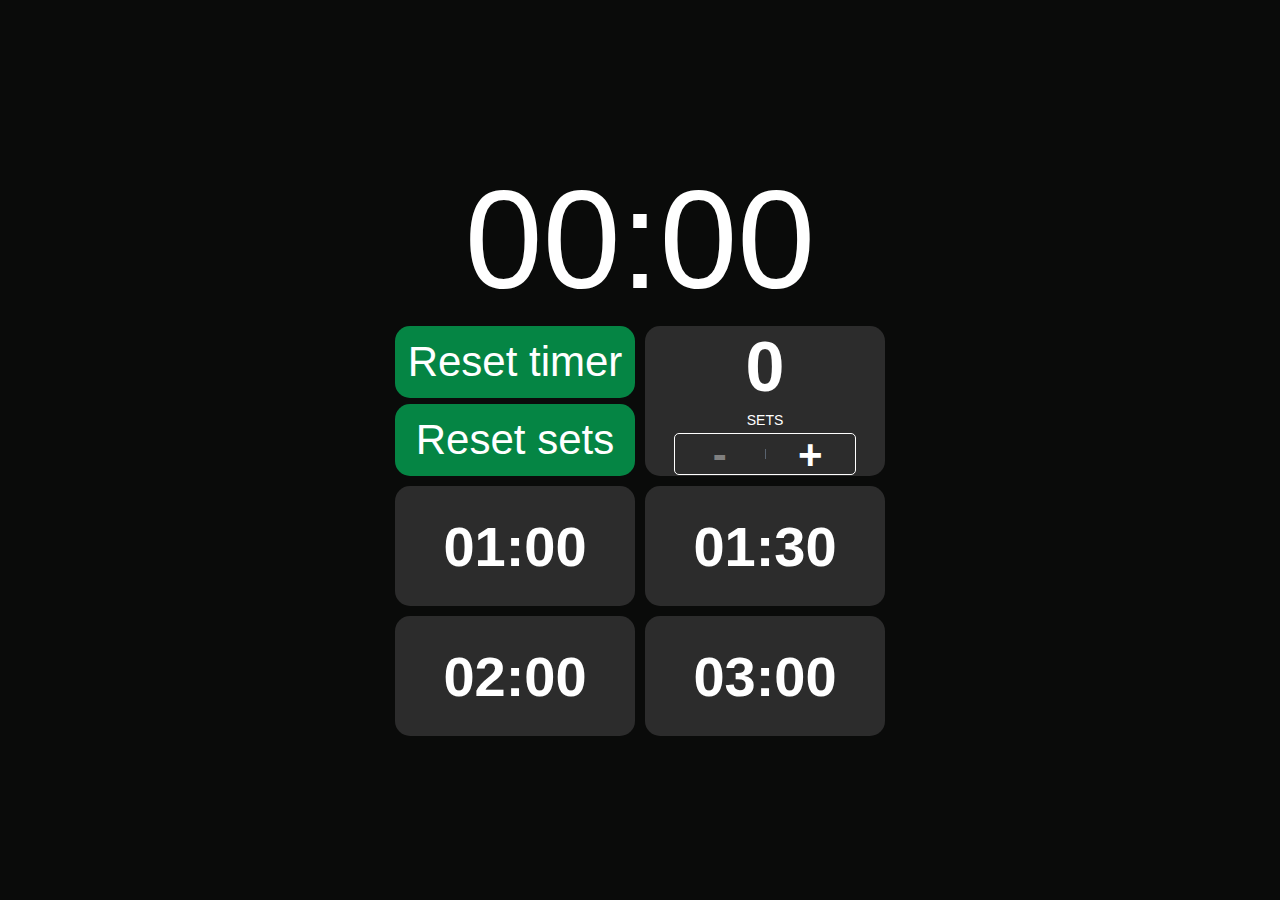
==== timer/index.html @ 26fb5682 "updated timer" ====
<!doctype html><html lang="en"><head><meta charset="utf-8"/><link rel="icon" href="./favicon.ico"/><meta name="viewport" content="width=device-width,initial-scale=1"/><meta name="theme-color" content="#000000"/><meta name="description" content="Web site created using create-react-app"/><link rel="apple-touch-icon" href="./logo192.png"/><link rel="manifest" href="./manifest.json"/><title>Interval Timer</title><script defer="defer" src="./static/js/main.0b8c3887.js"></script><link href="./static/css/main.2be0c054.css" rel="stylesheet"></head><body><noscript>You need to enable JavaScript to run this app.</noscript><div id="root"></div></body></html>
---- timer/static/css/main.2be0c054.css ----
body{-webkit-font-smoothing:antialiased;-moz-osx-font-smoothing:grayscale;font-family:-apple-system,BlinkMacSystemFont,Segoe UI,Roboto,Oxygen,Ubuntu,Cantarell,Fira Sans,Droid Sans,Helvetica Neue,sans-serif;margin:0}code{font-family:source-code-pro,Menlo,Monaco,Consolas,Courier New,monospace}.noselect{-webkit-touch-callout:none;-webkit-user-select:none;-ms-user-select:none;user-select:none}.btn-clear{background:none;border:none;color:inherit;cursor:pointer;font:inherit;outline:inherit;padding:0}.container-radius{border-radius:15px}.flex{display:flex}.flex-column{display:flex;flex-direction:column}.flex-row{display:flex;flex-direction:row}.flex-center{align-items:center}.flex-center,.justify-center{justify-content:center}.justify-space-between{justify-content:space-between}.justify-space-around{justify-content:space-around}.align-center{align-items:center}.flex-wrap{flex-wrap:wrap}.text-center{text-align:center}.flex-grow-1{flex-grow:1}.flex-grow-2{flex-grow:2}.w-50{width:50%}.margin-5{margin:5px}.default-btn{background-color:#058544;border-radius:15px;font-size:1.5em;height:72px}.no-sleep-btn{font-size:.8em;left:5px;position:fixed;top:5px}.sets__container{align-items:center;background-color:#2c2c2c;display:flex;flex-direction:column;height:150px;justify-content:center}.sets__count{font-size:2.5em;font-weight:700;padding:0}.sets__text{font-size:.5em;padding:5px}.sets_buttons__container{align-items:center;background-color:#2c2c2c;border:1px solid #fff;border-radius:5px;display:flex;flex-direction:row;justify-content:space-around;width:75%}.sets_buttons__container button{font-size:1.5em;font-weight:700;height:40px;line-height:29px;width:50%}.sets_buttons__container button:disabled{color:grey}.sets_buttons__container button:first-of-type{border-bottom-left-radius:5px;border-top-left-radius:5px}.sets_buttons__divisor{border-left:1px solid #59636f;height:10px}.time-button__container{background-color:#2c2c2c;border-radius:15px;font-size:2em;font-weight:700;margin:5px;min-height:120px;padding:20px}.timer__container{font-size:5em;font-weight:500}.layout__container{align-items:center;background-color:#0a0b0a;color:#fff;display:flex;flex-direction:column;font-size:calc(10px + 2vmin);min-height:100vh}.layout__wrapper{max-width:500px;width:100%}.layout-buttons{min-height:100%}
/*# sourceMappingURL=main.2be0c054.css.map*/
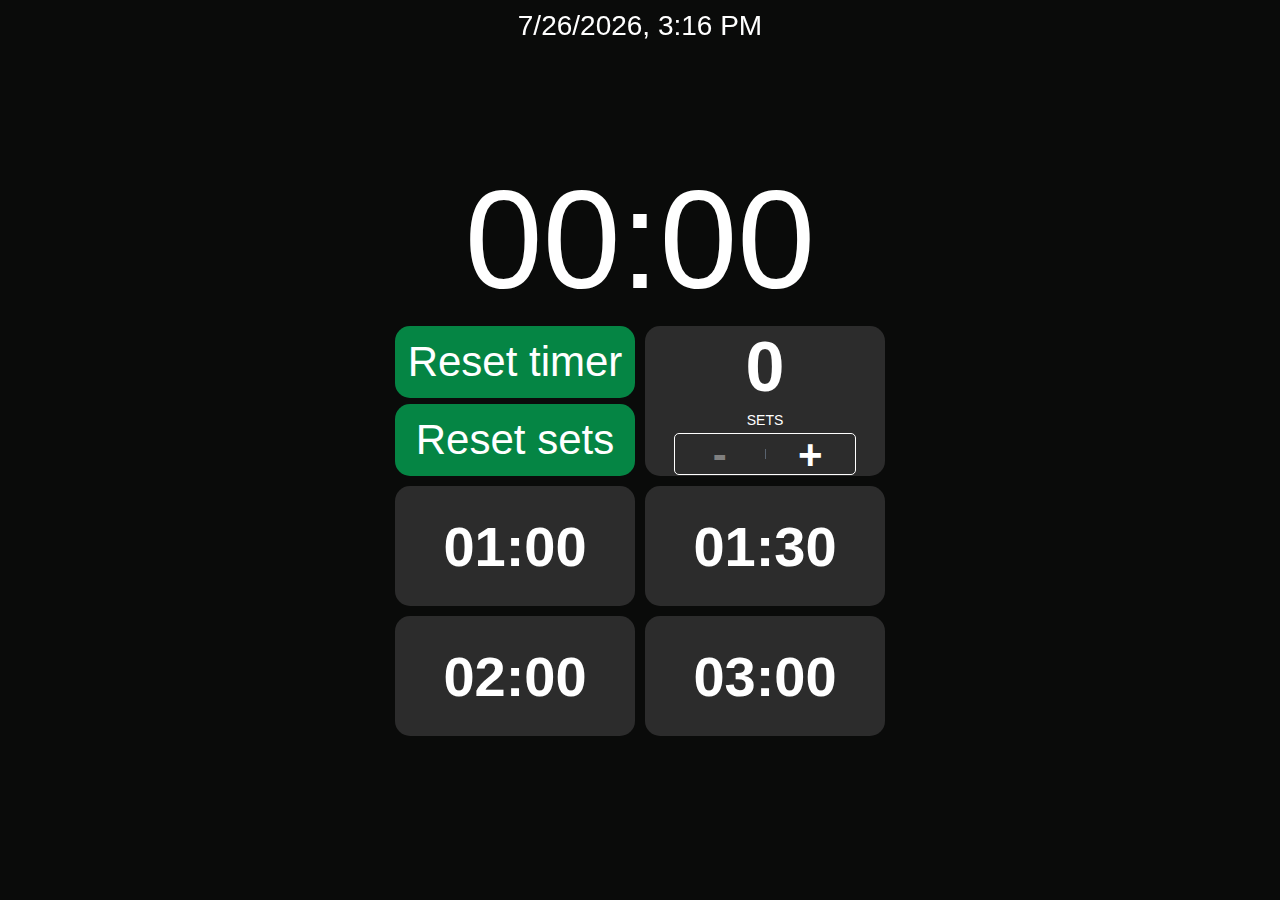
==== commit 3f4d8c5a: "updated timer" ====
--- a/timer/index.html
+++ b/timer/index.html
@@ -1 +1 @@
-<!doctype html><html lang="en"><head><meta charset="utf-8"/><link rel="icon" href="./favicon.ico"/><meta name="viewport" content="width=device-width,initial-scale=1"/><meta name="theme-color" content="#000000"/><meta name="description" content="Web site created using create-react-app"/><link rel="apple-touch-icon" href="./logo192.png"/><link rel="manifest" href="./manifest.json"/><title>Interval Timer</title><script defer="defer" src="./static/js/main.0b8c3887.js"></script><link href="./static/css/main.2be0c054.css" rel="stylesheet"></head><body><noscript>You need to enable JavaScript to run this app.</noscript><div id="root"></div></body></html>+<!doctype html><html lang="en"><head><meta charset="utf-8"/><link rel="icon" href="./favicon.ico"/><meta name="viewport" content="width=device-width,initial-scale=1"/><meta name="theme-color" content="#000000"/><meta name="description" content="Web site created using create-react-app"/><link rel="apple-touch-icon" href="./logo192.png"/><link rel="manifest" href="./manifest.json"/><title>Interval Timer</title><script defer="defer" src="./static/js/main.98902c43.js"></script><link href="./static/css/main.1373e456.css" rel="stylesheet"></head><body><noscript>You need to enable JavaScript to run this app.</noscript><div id="root"></div></body></html>--- a/timer/static/css/main.1373e456.css
+++ b/timer/static/css/main.1373e456.css
@@ -0,0 +1,2 @@
+body{-webkit-font-smoothing:antialiased;-moz-osx-font-smoothing:grayscale;font-family:-apple-system,BlinkMacSystemFont,Segoe UI,Roboto,Oxygen,Ubuntu,Cantarell,Fira Sans,Droid Sans,Helvetica Neue,sans-serif;margin:0}code{font-family:source-code-pro,Menlo,Monaco,Consolas,Courier New,monospace}.noselect{-webkit-touch-callout:none;-webkit-user-select:none;-ms-user-select:none;user-select:none}.btn-clear{background:none;border:none;color:inherit;cursor:pointer;font:inherit;outline:inherit;padding:0}.container-radius{border-radius:15px}.flex{display:flex}.flex-column{display:flex;flex-direction:column}.flex-row{display:flex;flex-direction:row}.flex-center{align-items:center}.flex-center,.justify-center{justify-content:center}.justify-space-between{justify-content:space-between}.justify-space-around{justify-content:space-around}.align-center{align-items:center}.flex-wrap{flex-wrap:wrap}.text-center{text-align:center}.flex-grow-1{flex-grow:1}.flex-grow-2{flex-grow:2}.w-50{width:50%}.margin-5{margin:5px}.blink__container{background-color:#0fcc6d;height:100vh;left:0;opacity:0;pointer-events:none;position:fixed;top:0;width:100%}.blink{-webkit-animation:blinker 1s linear infinite;animation:blinker 1s linear infinite}@-webkit-keyframes blinker{10%{opacity:100%}}@keyframes blinker{10%{opacity:100%}}.default-btn{background-color:#058544;border-radius:15px;font-size:1.5em;height:72px}.clock{position:absolute;top:10px}.no-sleep-btn{font-size:.8em;left:5px;position:fixed;top:10px}.sets__container{align-items:center;background-color:#2c2c2c;display:flex;flex-direction:column;height:150px;justify-content:center}.sets__count{font-size:2.5em;font-weight:700;padding:0}.sets__text{font-size:.5em;padding:5px}.sets_buttons__container{align-items:center;background-color:#2c2c2c;border:1px solid #fff;border-radius:5px;display:flex;flex-direction:row;justify-content:space-around;width:75%}.sets_buttons__container button{font-size:1.5em;font-weight:700;height:40px;line-height:29px;width:50%}.sets_buttons__container button:disabled{color:grey}.sets_buttons__container button:first-of-type{border-bottom-left-radius:5px;border-top-left-radius:5px}.sets_buttons__divisor{border-left:1px solid #59636f;height:10px}.time-button__container{background-color:#2c2c2c;border-radius:15px;font-size:2em;font-weight:700;margin:5px;min-height:120px;padding:20px}.timer__container{font-size:5em;font-weight:500}.layout__container{align-items:center;background-color:#0a0b0a;color:#fff;display:flex;flex-direction:column;font-size:calc(10px + 2vmin);min-height:100vh}.layout__wrapper{max-width:500px;width:100%}.layout-buttons{min-height:100%}
+/*# sourceMappingURL=main.1373e456.css.map*/